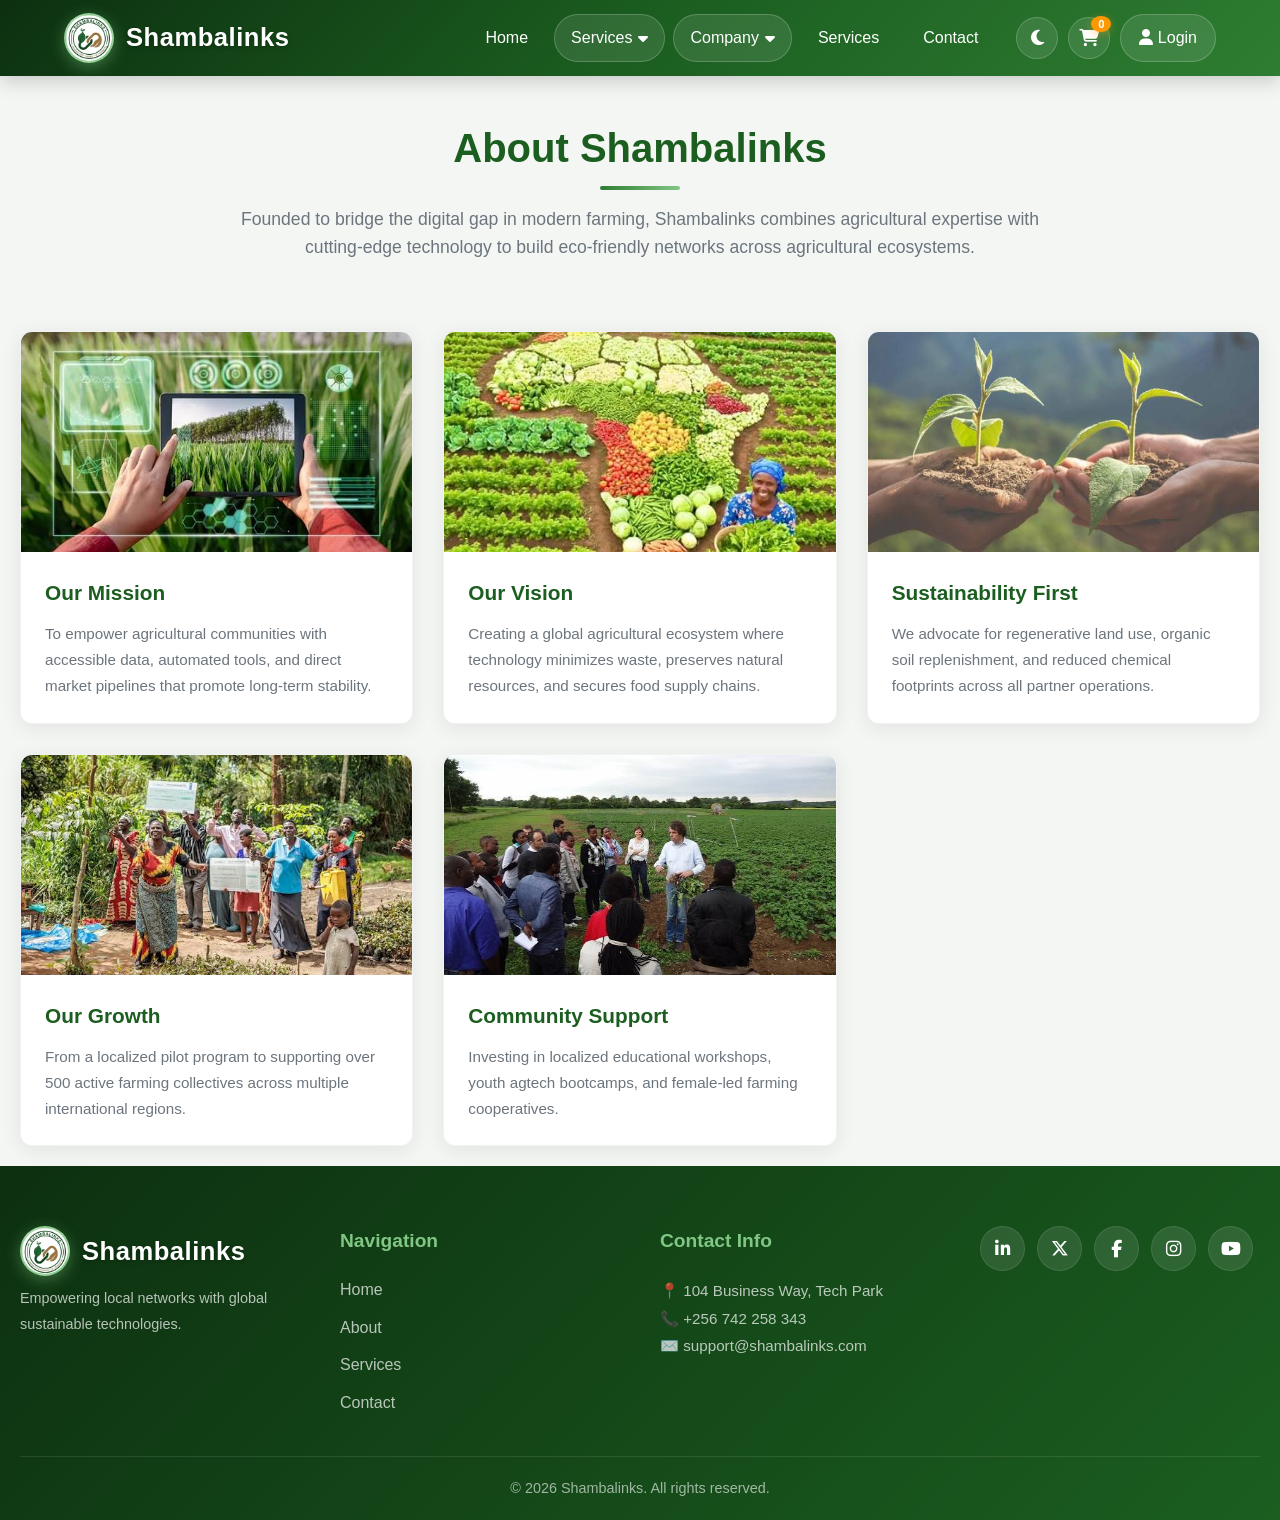
==== pages/About.html @ 815021c3 "Added all the files and folders for the project." ====
<!DOCTYPE html>
<html lang="en">
<head>
    <meta charset="UTF-8">
    <meta name="viewport" content="width=device-width, initial-scale=1.0">
    <title>Shambalinks - About Us</title>
    <link rel="stylesheet" href="../Assets/css/style.css">
    <link rel="stylesheet" href="https://cdnjs.cloudflare.com/ajax/libs/font-awesome/6.5.1/css/all.min.css">
</head>
<body>
    <header>
        <div class="nav-container">
            <a href="../index.html" class="logo-container">
                <div class="logo-placeholder">
                    <img src="../Assets/images/shambalink logo.jpg" alt="SL" onerror="this.style.display='none'">
                </div>
                <div class="logo-text">Shambalinks</div>
            </a>
            <nav class="nav-menu">
                <div class="nav-left">
                    <a href="../index.html">Home</a>
                    <div class="nav-dropdown">
                        <button class="dropbtn">Services <i class="fa-solid fa-caret-down"></i></button>
                        <div class="dropdown-content">
                            <a href="marketplace.html"><i class="fa-solid fa-store"></i> Marketplace</a>
                            <a href="consulting.html"><i class="fa-solid fa-handshake"></i> Consulting</a>
                            <a href="Services.html#products"><i class="fa-solid fa-box"></i> Products</a>
                            <a href="Services.html#image-editor"><i class="fa-solid fa-image"></i> Image Editor</a>
                        </div>
                    </div>
                    <div class="nav-dropdown">
                        <button class="dropbtn">Company <i class="fa-solid fa-caret-down"></i></button>
                        <div class="dropdown-content">
                            <a href="About.html"><i class="fa-solid fa-info-circle"></i> About Us</a>
                            <a href="contact.html"><i class="fa-solid fa-envelope"></i> Contact</a>
                            <a href="#team"><i class="fa-solid fa-users"></i> Our Team</a>
                            <a href="#careers"><i class="fa-solid fa-briefcase"></i> Careers</a>
                        </div>
                    </div>
                    <a href="Services.html">Services</a>
                    <a href="contact.html">Contact</a>
                </div>
                <div class="nav-right">
                    <button id="theme-toggle" aria-label="Toggle theme" title="Toggle theme"><i class="fa-solid fa-moon"></i></button>
                    <button id="cart-btn" aria-label="Open cart" title="Cart"><i class="fa-solid fa-cart-shopping"></i><span id="cart-count" class="cart-count">0</span></button>
                    <a href="login.html" id="login-link" class="btn-link"><i class="fa-solid fa-user"></i> Login</a>
                    <a href="profile.html" id="profile-link" class="btn-link" style="display:none"><i class="fa-solid fa-user-circle"></i> Profile</a>
                </div>
            </nav>
        </div>
    </header>

    <main class="container">
        <div class="section-header">
            <h2>About Shambalinks</h2>
            <p style="max-width: 800px; margin: 10px auto 0;">Founded to bridge the digital gap in modern farming, Shambalinks combines agricultural expertise with cutting-edge technology to build eco-friendly networks across agricultural ecosystems.</p>
        </div>

        <!-- Section with 5 Cards -->
        <div class="image-grid">
            <div class="card">
                <img src="../Assets/images/mision.jpeg" alt="Our Mission">
                <div class="card-body">
                    <h3>Our Mission</h3>
                    <p>To empower agricultural communities with accessible data, automated tools, and direct market pipelines that promote long-term stability.</p>
                </div>
            </div>
            <div class="card">
                <img src="../Assets/images/vision.jpeg" alt="Our Vision">
                <div class="card-body">
                    <h3>Our Vision</h3>
                    <p>Creating a global agricultural ecosystem where technology minimizes waste, preserves natural resources, and secures food supply chains.</p>
                </div>
            </div>
            <div class="card">
                <img src="../Assets/images/sustainable.jpeg" alt="Sustainability">
                <div class="card-body">
                    <h3>Sustainability First</h3>
                    <p>We advocate for regenerative land use, organic soil replenishment, and reduced chemical footprints across all partner operations.</p>
                </div>
            </div>
            <div class="card">
                <img src="../Assets/images/growth.jpeg" alt="Our Growth">
                <div class="card-body">
                    <h3>Our Growth</h3>
                    <p>From a localized pilot program to supporting over 500 active farming collectives across multiple international regions.</p>
                </div>
            </div>
            <div class="card">
                <img src="../Assets/images/sutain.jpeg" alt="Community Work">
                <div class="card-body">
                    <h3>Community Support</h3>
                    <p>Investing in localized educational workshops, youth agtech bootcamps, and female-led farming cooperatives.</p>
                </div>
            </div>
        </div>
    </main>

    <footer>
        <div class="footer-container">
            <div class="footer-col">
                <div class="logo-container">
                    <div class="logo-placeholder">
                        <img src="../Assets/images/shambalink logo.jpg" alt="SL" onerror="this.style.display='none'">
                    </div>
                    <div class="logo-text">Shambalinks</div>
                </div>
                <p style="margin-top: 10px; font-size: 0.9rem;">Empowering local networks with global sustainable technologies.</p>
            </div>
            <div class="footer-col">
                <h4>Navigation</h4>
                <div class="footer-nav">
                    <a href="../index.html">Home</a>
                    <a href="About.html">About</a>
                    <a href="Services.html">Services</a>
                    <a href="contact.html">Contact</a>
                </div>
            </div>
            <div class="footer-col">
                <h4>Contact Info</h4>
                <p>📍 104 Business Way, Tech Park</p>
                <p>📞 +256 742 258 343</p>
                <p>✉️ support@shambalinks.com</p>
            </div>
            <div class="footer-col">
                <div class="social-links">
                    <a href="https://linkedin.com" target="_blank" aria-label="LinkedIn"><i class="fa-brands fa-linkedin-in"></i></a>
                    <a href="https://twitter.com" target="_blank" aria-label="Twitter"><i class="fa-brands fa-x-twitter"></i></a>
                    <a href="https://facebook.com" target="_blank" aria-label="Facebook"><i class="fa-brands fa-facebook-f"></i></a>
                    <a href="https://instagram.com" target="_blank" aria-label="Instagram"><i class="fa-brands fa-instagram"></i></a>
                    <a href="https://youtube.com" target="_blank" aria-label="YouTube"><i class="fa-brands fa-youtube"></i></a>
                </div>
            </div>
        </div>
        <div class="footer-bottom">
            <p>&copy; 2026 Shambalinks. All rights reserved.</p>
        </div>
    </footer>
    <script src="../Assets/js/script.js"></script>
</body>
</html>
---- Assets/css/style.css ----
/* --- Root Variables & Reset --- */
:root {
  --primary-color: #2e7d32;
  --primary-light: #4caf50;
  --secondary-color: #81c784;
  --accent-color: #ff9800;
  --dark-color: #1b5e20;
  --darker-color: #0d3010;
  --bg-dark: #0f1720;
  --card-dark: #0b1320;
  --light-bg: #f4f6f4;
  --lighter-bg: #ffffff;
  --text-dark: #2c3e50;
  --text-light: #ffffff;
  --text-muted: #6c757d;
  --shadow: 0 4px 20px rgba(0,0,0,0.08);
  --shadow-hover: 0 8px 30px rgba(0,0,0,0.15);
  --transition: all 0.3s cubic-bezier(0.4, 0, 0.2, 1);
  --border-radius: 12px;
}

* {
  margin: 0;
  padding: 0;
  box-sizing: border-box;
  font-family: 'Segoe UI', Tahoma, Geneva, Verdana, sans-serif;
}

body {
  background-color: var(--light-bg);
  color: var(--text-dark);
  line-height: 1.6;
  overflow-x: hidden;
}

a {
  text-decoration: none;
  color: inherit;
}

ul {
  list-style: none;
}

img {
  max-width: 100%;
  height: 100%;
  object-fit: cover;
  display: block;
  background-color: #ddd;
}

/* --- Header & Navigation --- */
header {
  background: linear-gradient(135deg, var(--darker-color) 0%, var(--dark-color) 50%, var(--primary-color) 100%);
  color: var(--text-light);
  padding: 0.8rem 5%;
  position: sticky;
  top: 0;
  z-index: 1000;
  box-shadow: 0 4px 20px rgba(0,0,0,0.2);
  backdrop-filter: blur(10px);
}

.nav-container {
  display: flex;
  justify-content: space-between;
  align-items: center;
  max-width: 1400px;
  margin: 0 auto;
}

.logo-container {
  display: flex;
  align-items: center;
  gap: 12px;
  transition: var(--transition);
}

.logo-container:hover {
  transform: scale(1.02);
}

.logo-placeholder {
  width: 50px;
  height: 50px;
  background: linear-gradient(135deg, var(--secondary-color), var(--primary-light));
  border-radius: 50%;
  display: flex;
  align-items: center;
  justify-content: center;
  font-weight: bold;
  color: var(--dark-color);
  overflow: hidden;
  box-shadow: 0 4px 15px rgba(129, 199, 132, 0.4);
  border: 2px solid rgba(255,255,255,0.3);
}

.logo-placeholder img {
  width: 100%;
  height: 100%;
  object-fit: cover;
}

.logo-text {
  font-size: 1.6rem;
  font-weight: 700;
  color: var(--text-light);
  text-shadow: 0 2px 4px rgba(0,0,0,0.2);
  letter-spacing: 0.5px;
}

.nav-menu {
  display: flex;
  gap: 20px;
  align-items: center;
}

.nav-left { 
  display: flex; 
  gap: 8px; 
  align-items: center; 
}

.nav-right { 
  display: flex; 
  gap: 10px; 
  align-items: center; 
}

.btn-link { 
  color: var(--text-light); 
  padding: 10px 18px; 
  border-radius: 25px; 
  background: rgba(255,255,255,0.1);
  border: 1px solid rgba(255,255,255,0.2);
  transition: var(--transition);
  font-weight: 500;
}

.btn-link:hover {
  background: rgba(255,255,255,0.2);
  transform: translateY(-2px);
  box-shadow: 0 4px 12px rgba(0,0,0,0.2);
}

.nav-dropdown { 
  position: relative; 
}

.dropbtn { 
  background: rgba(255,255,255,0.1); 
  color: var(--text-light); 
  border: 1px solid rgba(255,255,255,0.2);
  padding: 10px 16px; 
  cursor: pointer; 
  font: inherit;
  border-radius: 25px;
  transition: var(--transition);
  display: flex;
  align-items: center;
  gap: 6px;
  font-weight: 500;
}

.dropbtn:hover {
  background: rgba(255,255,255,0.2);
  transform: translateY(-2px);
}

.dropdown-content { 
  display: none; 
  position: absolute; 
  top: 120%; 
  left: 0; 
  background: white; 
  color: var(--text-dark); 
  min-width: 220px; 
  box-shadow: 0 10px 40px rgba(0,0,0,0.15); 
  border-radius: var(--border-radius); 
  overflow: hidden; 
  z-index: 1000;
  border: 1px solid rgba(0,0,0,0.05);
  animation: slideDown 0.2s ease;
}

@keyframes slideDown {
  from { opacity: 0; transform: translateY(-10px); }
  to { opacity: 1; transform: translateY(0); }
}

.nav-dropdown:hover .dropdown-content,
.nav-dropdown.open .dropdown-content { 
  display: block; 
}

.nav-dropdown.open .dropbtn {
  background: rgba(255,255,255,0.25);
}

.dropdown-content a { 
  display: flex; 
  align-items: center;
  gap: 10px;
  padding: 12px 18px; 
  color: inherit;
  transition: var(--transition);
  border-bottom: 1px solid rgba(0,0,0,0.03);
}

.dropdown-content a:last-child {
  border-bottom: none;
}

.dropdown-content a:hover { 
  background: linear-gradient(135deg, var(--light-bg), #e8f5e9);
  color: var(--primary-color);
  padding-left: 22px;
}

/* Responsive dropdowns: on small screens make dropdowns static block items */
@media (max-width: 900px){
  .nav-container { padding: 0.6rem 3%; }
  .nav-menu { flex-direction: column; align-items: stretch; gap: 8px; }
  .nav-left { display:flex; flex-direction:column; gap:8px; }
  .dropdown-content { position: static; min-width: 100%; border-radius: 8px; box-shadow: none; border: none; }
  .nav-dropdown .dropbtn { width: 100%; text-align: left; }
  .nav-dropdown.open .dropdown-content { display: block; }
}

.dropdown-content a i {
  width: 20px;
  color: var(--primary-color);
}

#theme-toggle { 
  background: rgba(255,255,255,0.1); 
  border: 1px solid rgba(255,255,255,0.2); 
  color: var(--text-light); 
  font-size: 1.1rem; 
  cursor: pointer; 
  padding: 10px;
  border-radius: 50%;
  transition: var(--transition);
  width: 42px;
  height: 42px;
  display: flex;
  align-items: center;
  justify-content: center;
}

#theme-toggle:hover {
  background: rgba(255,255,255,0.2);
  transform: rotate(180deg);
}

#cart-btn { 
  position: relative; 
  background: rgba(255,255,255,0.1); 
  border: 1px solid rgba(255,255,255,0.2); 
  color: var(--text-light); 
  font-size: 1.1rem; 
  cursor: pointer; 
  padding: 10px;
  border-radius: 50%;
  transition: var(--transition);
  width: 42px;
  height: 42px;
  display: flex;
  align-items: center;
  justify-content: center;
}

#cart-btn:hover {
  background: rgba(255,255,255,0.2);
  transform: scale(1.1);
}

.cart-count { 
  position: absolute; 
  top: -2px; 
  right: -2px; 
  background: var(--accent-color); 
  color: white; 
  border-radius: 50%; 
  padding: 2px 7px; 
  font-size: 0.7rem;
  font-weight: bold;
  box-shadow: 0 2px 8px rgba(255, 152, 0, 0.4);
}

.nav-menu > .nav-left > a {
  padding: 10px 18px;
  border-radius: 25px;
  transition: var(--transition);
  font-weight: 500;
}

.nav-menu > .nav-left > a:hover,
.nav-menu > .nav-left > a.active {
  background: rgba(255,255,255,0.2);
  transform: translateY(-2px);
}

/* --- Hero Section --- */
.hero-slider-section {
  max-width: 1400px;
  margin: 30px auto;
  padding: 0 20px;
}

.slider-container {
  position: relative;
  border-radius: var(--border-radius);
  overflow: hidden;
  box-shadow: var(--shadow);
  height: 500px;
}

.slide {
  position: absolute;
  inset: 0;
  opacity: 0;
  transition: opacity 0.8s ease;
}

.slide.active {
  opacity: 1;
}

.slide img {
  width: 100%;
  height: 100%;
  object-fit: cover;
}

.slide-content {
  position: absolute;
  bottom: 0;
  left: 0;
  right: 0;
  padding: 60px 40px 40px;
  background: linear-gradient(to top, rgba(0,0,0,0.85) 0%, rgba(0,0,0,0.4) 50%, transparent 100%);
  color: white;
}

.slide-content .subtheme {
  font-size: 0.95rem;
  text-transform: uppercase;
  letter-spacing: 3px;
  color: var(--secondary-color);
  margin-bottom: 10px;
  font-weight: 600;
}

.slide-content .theme {
  font-size: 2.5rem;
  font-weight: 700;
  text-shadow: 0 2px 10px rgba(0,0,0,0.3);
  max-width: 700px;
  line-height: 1.2;
}

.slider-btn {
  position: absolute;
  top: 50%;
  transform: translateY(-50%);
  background: rgba(255,255,255,0.2);
  backdrop-filter: blur(10px);
  border: 1px solid rgba(255,255,255,0.3);
  color: white;
  width: 50px;
  height: 50px;
  border-radius: 50%;
  cursor: pointer;
  font-size: 1.2rem;
  transition: var(--transition);
  z-index: 10;
  display: flex;
  align-items: center;
  justify-content: center;
}

.slider-btn:hover {
  background: var(--primary-color);
  transform: translateY(-50%) scale(1.1);
}

.slider-btn.prev { left: 20px; }
.slider-btn.next { right: 20px; }

.slider-dots {
  position: absolute;
  bottom: 20px;
  left: 50%;
  transform: translateX(-50%);
  display: flex;
  gap: 10px;
  z-index: 10;
}

.dot {
  width: 12px;
  height: 12px;
  border-radius: 50%;
  background: rgba(255,255,255,0.4);
  cursor: pointer;
  transition: var(--transition);
  border: 2px solid transparent;
}

.dot.active {
  background: var(--secondary-color);
  transform: scale(1.2);
}

.dot:hover {
  background: rgba(255,255,255,0.7);
}

/* --- Section Headers --- */
.container {
  max-width: 1400px;
  margin: 0 auto;
  padding: 0 20px;
}

.section-header {
  text-align: center;
  margin-bottom: 50px;
  padding-top: 40px;
}

.section-header h2 {
  font-size: 2.5rem;
  color: var(--dark-color);
  margin-bottom: 15px;
  position: relative;
  display: inline-block;
}

.section-header h2::after {
  content: '';
  position: absolute;
  bottom: -10px;
  left: 50%;
  transform: translateX(-50%);
  width: 80px;
  height: 4px;
  background: linear-gradient(90deg, var(--primary-color), var(--secondary-color));
  border-radius: 2px;
}

.section-header p {
  color: var(--text-muted);
  font-size: 1.1rem;
  max-width: 700px;
  margin: 20px auto 0;
}

.summary-card {
  background: linear-gradient(135deg, #f3fff4 0%, #ffffff 100%);
  border: 1px solid rgba(46, 125, 50, 0.1);
  border-radius: var(--border-radius);
  box-shadow: var(--shadow);
  overflow: hidden;
  margin: 30px auto;
}

.summary-header {
  background: linear-gradient(135deg, var(--primary-color), var(--dark-color));
  color: white;
  padding: 16px 24px;
  display: flex;
  align-items: center;
  gap: 10px;
  font-size: 1rem;
}

.status-dot {
  width: 10px;
  height: 10px;
  background: #68ea8a;
  border-radius: 50%;
  display: inline-block;
  box-shadow: 0 0 0 6px rgba(104, 234, 138, 0.2);
}

.summary-body {
  padding: 24px;
  display: grid;
  grid-template-columns: 1.2fr 1.8fr auto;
  gap: 20px;
  align-items: center;
}

.muted-label {
  color: var(--text-muted);
  font-size: 0.8rem;
  letter-spacing: 1px;
  text-transform: uppercase;
  margin-bottom: 8px;
}

.summary-body h3 {
  color: var(--dark-color);
  font-size: 1.7rem;
  margin-bottom: 6px;
}

.summary-body p {
  color: var(--text-muted);
  font-size: 0.95rem;
}

.payment-section {
  margin-top: 40px;
}

.payment-methods {
  display: flex;
  flex-wrap: wrap;
  justify-content: center;
  gap: 14px;
}

.payment-pill {
  background: white;
  border: 1px solid rgba(46, 125, 50, 0.1);
  box-shadow: var(--shadow);
  color: var(--text-dark);
  border-radius: 999px;
  padding: 12px 18px;
  display: inline-flex;
  align-items: center;
  gap: 10px;
  font-weight: 600;
}

.cart-list {
  list-style: none;
  margin: 18px 0;
  padding: 0;
  display: grid;
  gap: 12px;
}

.cart-list li, .checkout-items li {
  display: flex;
  justify-content: space-between;
  gap: 10px;
  padding-bottom: 10px;
  border-bottom: 1px solid rgba(0,0,0,0.08);
}

.cart-total, .checkout-total {
  display: flex;
  justify-content: space-between;
  align-items: center;
  margin-top: 18px;
  font-size: 1.1rem;
}

.checkout-layout {
  display: grid;
  grid-template-columns: 1.7fr 1fr;
  gap: 30px;
  margin: 50px auto;
}

.checkout-panel, .checkout-summary, .profile-panel {
  background: white;
  border-radius: var(--border-radius);
  box-shadow: var(--shadow);
  padding: 30px;
}

.checkout-summary {
  background: linear-gradient(135deg, #f7fff7 0%, #ffffff 100%);
}

.checkout-items {
  list-style: none;
  margin: 20px 0 0;
  padding: 0;
  display: grid;
  gap: 12px;
}

.payment-options {
  display: flex;
  gap: 12px;
  margin: 20px 0;
  flex-wrap: wrap;
}

.payment-option {
  background: #f5f5f5;
  border: 1px solid #ddd;
  border-radius: 10px;
  padding: 12px 16px;
  cursor: pointer;
  font-weight: 600;
}

.payment-option.active {
  border-color: var(--primary-color);
  background: rgba(46, 125, 50, 0.08);
  color: var(--primary-color);
}

.profile-panel {
  max-width: 900px;
  margin: 20px auto;
}

.profile-hero {
  display: flex;
  align-items: center;
  gap: 20px;
  margin-bottom: 30px;
}

.user-avatar {
  width: 80px;
  height: 80px;
  border-radius: 50%;
  background: linear-gradient(135deg, var(--primary-color), var(--secondary-color));
  color: white;
  display: flex;
  align-items: center;
  justify-content: center;
  font-size: 2rem;
  font-weight: 700;
}

.profile-details {
  display: grid;
  grid-template-columns: repeat(auto-fit, minmax(180px, 1fr));
  gap: 20px;
  margin-bottom: 20px;
}

.profile-details label {
  display: block;
  color: var(--text-muted);
  margin-bottom: 8px;
  font-size: 0.8rem;
  text-transform: uppercase;
  letter-spacing: 1px;
}

.profile-details p {
  color: var(--text-dark);
  font-size: 1rem;
  font-weight: 600;
}

/* --- Image Grid / Cards --- */
.image-grid {
  display: grid;
  grid-template-columns: repeat(auto-fit, minmax(300px, 1fr));
  gap: 30px;
  padding: 20px 0;
}

.card {
  background: var(--lighter-bg);
  border-radius: var(--border-radius);
  overflow: hidden;
  box-shadow: var(--shadow);
  transition: var(--transition);
  border: 1px solid rgba(0,0,0,0.05);
}

.card:hover {
  transform: translateY(-8px);
  box-shadow: var(--shadow-hover);
}

.card img {
  width: 100%;
  height: 220px;
  object-fit: cover;
  transition: var(--transition);
}

.card:hover img {
  transform: scale(1.05);
}

.card-img-wrapper {
  overflow: hidden;
  position: relative;
}

.card-badge {
  position: absolute;
  top: 15px;
  right: 15px;
  background: var(--accent-color);
  color: white;
  padding: 5px 12px;
  border-radius: 20px;
  font-size: 0.8rem;
  font-weight: 600;
  box-shadow: 0 4px 10px rgba(255, 152, 0, 0.3);
}

.card-body {
  padding: 24px;
}

.card-body h3 {
  color: var(--dark-color);
  margin-bottom: 12px;
  font-size: 1.3rem;
}

.card-body p {
  color: var(--text-muted);
  font-size: 0.95rem;
  line-height: 1.7;
}

.card-body .price {
  font-size: 1.4rem;
  font-weight: 700;
  color: var(--primary-color);
  margin: 15px 0;
}

.card-body .btn {
  width: 100%;
  margin-top: 15px;
}

/* --- Buttons --- */
.btn {
  background: linear-gradient(135deg, var(--primary-color), var(--primary-light));
  color: white;
  border: none;
  padding: 12px 24px;
  border-radius: 25px;
  cursor: pointer;
  font-weight: 600;
  font-size: 0.95rem;
  transition: var(--transition);
  display: inline-flex;
  align-items: center;
  justify-content: center;
  gap: 8px;
  box-shadow: 0 4px 15px rgba(46, 125, 50, 0.3);
}

.btn:hover {
  transform: translateY(-3px);
  box-shadow: 0 6px 20px rgba(46, 125, 50, 0.4);
}

.btn-outline {
  background: transparent;
  border: 2px solid var(--primary-color);
  color: var(--primary-color);
  box-shadow: none;
}

.btn-outline:hover {
  background: var(--primary-color);
  color: white;
}

.btn-accent {
  background: linear-gradient(135deg, var(--accent-color), #ffb74d);
  box-shadow: 0 4px 15px rgba(255, 152, 0, 0.3);
}

.btn-accent:hover {
  box-shadow: 0 6px 20px rgba(255, 152, 0, 0.4);
}

/* --- Features Section --- */
.features-section {
  background: linear-gradient(135deg, var(--darker-color) 0%, var(--dark-color) 100%);
  padding: 80px 20px;
  margin: 60px 0;
  position: relative;
  overflow: hidden;
}

.features-grid {
  display: grid;
  grid-template-columns: repeat(auto-fit, minmax(250px, 1fr));
  gap: 30px;
  max-width: 1400px;
  margin: 0 auto;
}

.feature-card {
  background: rgba(255,255,255,0.1);
  backdrop-filter: blur(10px);
  border: 1px solid rgba(255,255,255,0.15);
  border-radius: var(--border-radius);
  padding: 35px 25px;
  text-align: center;
  transition: var(--transition);
}

.feature-card:hover {
  transform: translateY(-5px);
  background: rgba(255,255,255,0.15);
}

.feature-icon {
  width: 70px;
  height: 70px;
  background: linear-gradient(135deg, var(--secondary-color), var(--primary-light));
  border-radius: 50%;
  display: flex;
  align-items: center;
  justify-content: center;
  margin: 0 auto 20px;
  font-size: 1.8rem;
  color: var(--dark-color);
}

.feature-card h3 {
  color: white;
  font-size: 1.2rem;
  margin-bottom: 12px;
}

.feature-card p {
  color: rgba(255,255,255,0.8);
  font-size: 0.9rem;
}

/* --- Products Section --- */
.products-section {
  padding: 60px 20px;
  background: var(--lighter-bg);
}

.products-grid {
  display: grid;
  grid-template-columns: repeat(auto-fit, minmax(280px, 1fr));
  gap: 30px;
  max-width: 1400px;
  margin: 0 auto;
}

.product-card {
  background: white;
  border-radius: var(--border-radius);
  overflow: hidden;
  box-shadow: var(--shadow);
  transition: var(--transition);
}

.product-card:hover {
  transform: translateY(-10px);
  box-shadow: var(--shadow-hover);
}

.product-image {
  position: relative;
  height: 220px;
  overflow: hidden;
}

.product-image img {
  width: 100%;
  height: 100%;
  object-fit: cover;
  transition: var(--transition);
}

.product-card:hover .product-image img {
  transform: scale(1.1);
}

.product-overlay {
  position: absolute;
  inset: 0;
  background: rgba(0,0,0,0.4);
  display: flex;
  align-items: center;
  justify-content: center;
  opacity: 0;
  transition: var(--transition);
}

.product-card:hover .product-overlay {
  opacity: 1;
}

.product-info {
  padding: 24px;
}

.product-category {
  font-size: 0.8rem;
  text-transform: uppercase;
  letter-spacing: 1px;
  color: var(--primary-color);
  font-weight: 600;
  margin-bottom: 8px;
}

.product-name {
  font-size: 1.2rem;
  color: var(--dark-color);
  margin-bottom: 10px;
}

.product-description {
  color: var(--text-muted);
  font-size: 0.9rem;
  margin-bottom: 15px;
}

.product-footer {
  display: flex;
  justify-content: space-between;
  align-items: center;
  padding-top: 15px;
  border-top: 1px solid #eee;
}

.product-price {
  font-size: 1.4rem;
  font-weight: 700;
  color: var(--primary-color);
}

/* Placeholder for missing product images so user can fill in later */
.product-placeholder{
  width: 100%;
  height: 100%;
  display:flex;
  align-items:center;
  justify-content:center;
  background: repeating-linear-gradient(45deg, #f4f4f4 0 10px, #fff 10px 20px);
  color: var(--text-muted);
  font-weight:700;
  font-size:0.95rem;
}

/* Team section styles */
.team-grid{
  display: grid;
  grid-template-columns: repeat(auto-fit, minmax(260px, 1fr));
  gap: 24px;
  margin-bottom: 60px;
}
.team-photo-placeholder{
  width:100%;
  height:220px;
  background: linear-gradient(135deg, #eef7ee 0%, #ffffff 100%);
  border: 2px dashed rgba(46,125,50,0.12);
  display:flex;
  align-items:center;
  justify-content:center;
  color: var(--text-muted);
  font-weight:700;
}

/* Hero CTA adjustments */
.hero-ctas .btn { padding: 12px 22px; }
.hero-ctas .btn-outline { border-width: 2px; }

.product-rating {
  color: var(--accent-color);
  font-size: 0.9rem;
}

/* --- CTA Section --- */
.cta-section {
  background: linear-gradient(135deg, var(--primary-color) 0%, var(--dark-color) 100%);
  padding: 80px 20px;
  text-align: center;
  color: white;
  position: relative;
  overflow: hidden;
}

.cta-section::before {
  content: '';
  position: absolute;
  top: -50%;
  right: -20%;
  width: 600px;
  height: 600px;
  background: radial-gradient(circle, rgba(255,255,255,0.1) 0%, transparent 70%);
  border-radius: 50%;
}

.cta-content {
  position: relative;
  z-index: 1;
  max-width: 700px;
  margin: 0 auto;
}

.cta-section h2 {
  font-size: 2.5rem;
  margin-bottom: 20px;
}

.cta-section p {
  font-size: 1.1rem;
  opacity: 0.9;
  margin-bottom: 30px;
}

.cta-buttons {
  display: flex;
  gap: 15px;
  justify-content: center;
  flex-wrap: wrap;
}

/* --- Form Styles --- */
.contact-form {
  display: flex;
  flex-direction: column;
  gap: 20px;
  max-width: 600px;
  margin: 0 auto;
  background: white;
  padding: 40px;
  border-radius: var(--border-radius);
  box-shadow: var(--shadow);
}

.form-group {
  position: relative;
}

.form-group label {
  display: block;
  margin-bottom: 8px;
  font-weight: 600;
  color: var(--text-dark);
  font-size: 0.95rem;
}

.contact-form input,
.contact-form textarea,
.form-input {
  width: 100%;
  padding: 14px 18px;
  border: 2px solid #e0e0e0;
  border-radius: 10px;
  font-size: 1rem;
  transition: var(--transition);
  background: var(--light-bg);
}

.contact-form input:focus,
.contact-form textarea:focus,
.form-input:focus {
  outline: none;
  border-color: var(--primary-color);
  background: white;
  box-shadow: 0 0 0 4px rgba(46, 125, 50, 0.1);
}

.contact-form button {
  background: linear-gradient(135deg, var(--primary-color), var(--primary-light));
  color: white;
  border: none;
  padding: 14px 28px;
  border-radius: 25px;
  cursor: pointer;
  font-weight: 600;
  font-size: 1rem;
  transition: var(--transition);
  box-shadow: 0 4px 15px rgba(46, 125, 50, 0.3);
}

.contact-form button:hover {
  transform: translateY(-3px);
  box-shadow: 0 6px 20px rgba(46, 125, 50, 0.4);
}

/* --- Auth Forms --- */
.auth-container {
  min-height: calc(100vh - 200px);
  display: flex;
  align-items: center;
  justify-content: center;
  padding: 40px 20px;
  background: linear-gradient(135deg, #e8f5e9 0%, #f1f8e9 100%);
}

.auth-card {
  background: white;
  border-radius: var(--border-radius);
  box-shadow: var(--shadow-hover);
  width: 100%;
  max-width: 450px;
  overflow: hidden;
}

.auth-header {
  background: linear-gradient(135deg, var(--primary-color), var(--dark-color));
  padding: 30px;
  text-align: center;
  color: white;
}

.auth-header h2 {
  font-size: 1.8rem;
  margin-bottom: 5px;
}

.auth-header p {
  opacity: 0.9;
  font-size: 0.95rem;
}

.auth-tabs {
  display: flex;
  border-bottom: 2px solid #e0e0e0;
}

.auth-tab {
  flex: 1;
  padding: 15px;
  text-align: center;
  cursor: pointer;
  font-weight: 600;
  color: var(--text-muted);
  transition: var(--transition);
  border: none;
  background: none;
  font-size: 1rem;
}

.auth-tab.active {
  color: var(--primary-color);
  border-bottom: 3px solid var(--primary-color);
  margin-bottom: -2px;
}

.auth-tab:hover {
  color: var(--primary-color);
  background: rgba(46, 125, 50, 0.05);
}

.auth-body {
  padding: 35px;
}

.auth-form {
  display: none;
}

.auth-form.active {
  display: block;
  animation: fadeIn 0.3s ease;
}

@keyframes fadeIn {
  from { opacity: 0; transform: translateY(10px); }
  to { opacity: 1; transform: translateY(0); }
}

.auth-form .form-group {
  margin-bottom: 20px;
}

.auth-form input {
  width: 100%;
  padding: 14px 18px;
  border: 2px solid #e0e0e0;
  border-radius: 10px;
  font-size: 1rem;
  transition: var(--transition);
}

.auth-form input:focus {
  outline: none;
  border-color: var(--primary-color);
  box-shadow: 0 0 0 4px rgba(46, 125, 50, 0.1);
}

.auth-form .btn {
  width: 100%;
  padding: 14px;
  font-size: 1rem;
}

.auth-divider {
  display: flex;
  align-items: center;
  margin: 25px 0;
  color: var(--text-muted);
}

.auth-divider::before,
.auth-divider::after {
  content: '';
  flex: 1;
  height: 1px;
  background: #e0e0e0;
}

.auth-divider span {
  padding: 0 15px;
  font-size: 0.9rem;
}

.social-login {
  display: flex;
  gap: 10px;
}

.social-btn {
  flex: 1;
  padding: 12px;
  border: 2px solid #e0e0e0;
  border-radius: 10px;
  background: white;
  cursor: pointer;
  transition: var(--transition);
  font-size: 1.2rem;
}

.social-btn:hover {
  border-color: var(--primary-color);
  background: var(--light-bg);
}

/* --- Image Editor --- */
.editor-grid {
  display: grid;
  grid-template-columns: 2fr 1fr;
  gap: 25px;
  align-items: start;
}

.editor-canvas {
  background: #fff;
  padding: 20px;
  border-radius: var(--border-radius);
  box-shadow: var(--shadow);
}

.editor-canvas canvas {
  width: 100%;
  height: auto;
  border-radius: 8px;
  background: #eee;
}

.editor-actions {
  display: flex;
  gap: 10px;
  align-items: center;
  margin-top: 15px;
  flex-wrap: wrap;
}

.editor-actions input[type=file] {
  padding: 8px;
}

/* --- Modal --- */
.modal {
  position: fixed;
  inset: 0;
  display: flex;
  align-items: center;
  justify-content: center;
  background: rgba(0,0,0,0.6);
  backdrop-filter: blur(5px);
  z-index: 1200;
}

.modal-content {
  background: white;
  padding: 30px;
  border-radius: var(--border-radius);
  width: 90%;
  max-width: 500px;
  box-shadow: 0 20px 60px rgba(0,0,0,0.3);
  animation: modalIn 0.3s ease;
}

@keyframes modalIn {
  from { opacity: 0; transform: scale(0.9); }
  to { opacity: 1; transform: scale(1); }
}

/* --- Footer --- */
footer {
  background: linear-gradient(135deg, var(--darker-color) 0%, var(--dark-color) 100%);
  color: var(--text-light);
  padding: 60px 20px 20px;
  margin-top: 0;
}

.footer-container {
  max-width: 1400px;
  margin: 0 auto;
  display: grid;
  grid-template-columns: repeat(auto-fit, minmax(250px, 1fr));
  gap: 40px;
}

.footer-col h3, .footer-col h4 {
  margin-bottom: 20px;
  color: var(--secondary-color);
  font-size: 1.2rem;
}

.footer-col p {
  color: rgba(255,255,255,0.7);
  font-size: 0.95rem;
  line-height: 1.8;
}

.footer-nav {
  display: flex;
  flex-direction: column;
  gap: 12px;
}

.footer-nav a {
  color: rgba(255,255,255,0.7);
  transition: var(--transition);
  display: flex;
  align-items: center;
  gap: 8px;
}

.footer-nav a:hover {
  color: var(--secondary-color);
  padding-left: 5px;
}

.social-links {
  display: flex;
  gap: 12px;
  flex-wrap: wrap;
}

.social-links a {
  display: inline-flex;
  align-items: center;
  justify-content: center;
  width: 45px;
  height: 45px;
  background: rgba(255, 255, 255, 0.1);
  border-radius: 50%;
  color: var(--text-light);
  font-size: 1.1rem;
  transition: var(--transition);
  border: 1px solid rgba(255,255,255,0.1);
}

.social-links a:hover {
  background: var(--primary-color);
  color: #ffffff;
  transform: translateY(-5px);
  box-shadow: 0 8px 20px rgba(46, 125, 50, 0.4);
}

.footer-bottom {
  text-align: center;
  border-top: 1px solid rgba(255,255,255,0.1);
  margin-top: 40px;
  padding-top: 20px;
  font-size: 0.9rem;
  color: rgba(255,255,255,0.6);
}

/* --- Dark Theme --- */
body.dark {
  background: var(--bg-dark);
  color: var(--text-light);
}

body.dark header {
  background: linear-gradient(135deg, #050a0f 0%, var(--card-dark) 100%);
}

body.dark .card,
body.dark .editor-canvas,
body.dark .modal-content,
body.dark .auth-card,
body.dark .product-card {
  background: var(--card-dark);
  color: var(--text-light);
  border-color: rgba(255,255,255,0.1);
}

body.dark .dropdown-content {
  background: var(--card-dark);
  color: var(--text-light);
  border-color: rgba(255,255,255,0.1);
}

body.dark .dropdown-content a:hover {
  background: rgba(255,255,255,0.05);
}

body.dark .summary-card,
body.dark .payment-pill,
body.dark .checkout-panel,
body.dark .checkout-summary,
body.dark .profile-panel {
  background: var(--card-dark);
  border-color: rgba(255,255,255,0.1);
  color: var(--text-light);
}

body.dark .summary-body h3,
body.dark .profile-details p,
body.dark .checkout-panel h2,
body.dark .checkout-summary h3 {
  color: var(--text-light);
}

body.dark .section-header h2 {
  color: var(--secondary-color);
}

body.dark .card-body h3,
body.dark .product-name {
  color: var(--secondary-color);
}

body.dark .contact-form,
body.dark .auth-form input {
  background: var(--card-dark);
  color: var(--text-light);
}

body.dark .contact-form input,
body.dark .contact-form textarea {
  background: rgba(255,255,255,0.05);
  border-color: rgba(255,255,255,0.2);
  color: var(--text-light);
}

body.dark .features-section {
  background: linear-gradient(135deg, #050a0f 0%, var(--card-dark) 100%);
}

body.dark .cta-section {
  background: linear-gradient(135deg, var(--card-dark) 0%, #050a0f 100%);
}

body.dark .products-section {
  background: var(--bg-dark);
}

body.dark .product-footer {
  border-color: rgba(255,255,255,0.1);
}

/* --- Responsive --- */
@media (max-width: 900px) {
  .editor-grid {
    grid-template-columns: 1fr;
  }
  
  .nav-menu {
    gap: 8px;
  }
  
  .nav-left {
    gap: 5px;
  }
  
  .slide-content .theme {
    font-size: 1.8rem;
  }
  
  .slider-container {
    height: 350px;
  }
  
  .section-header h2 {
    font-size: 2rem;
  }
  
  .image-grid {
    grid-template-columns: repeat(auto-fit, minmax(250px, 1fr));
  }
}

@media (max-width: 768px) {
  .nav-container {
    flex-direction: column;
    gap: 15px;
  }
  
  .nav-menu {
    flex-wrap: wrap;
    justify-content: center;
  }
  
  .hero-slider-section {
    margin: 15px auto;
  }
  
  .slider-container {
    height: 280px;
  }
  
  .slide-content {
    padding: 30px 20px 20px;
  }
  
  .slide-content .theme {
    font-size: 1.4rem;
  }
  
  .features-grid,
  .products-grid {
    grid-template-columns: 1fr;
  }
  
  .cta-section h2 {
    font-size: 1.8rem;
  }
  
  .auth-card {
    margin: 20px;
  }
}

/* --- Animations --- */
.fade-in {
  animation: fadeIn 0.5s ease;
}

.slide-up {
  animation: slideUp 0.5s ease;
}

@keyframes slideUp {
  from { opacity: 0; transform: translateY(30px); }
  to { opacity: 1; transform: translateY(0); }
}

@keyframes fadeIn {
  from { opacity: 0; transform: translateY(10px); }
  to { opacity: 1; transform: translateY(0); }
}

/* --- Utility Classes --- */
.text-center { text-align: center; }
.text-primary { color: var(--primary-color); }
.text-accent { color: var(--accent-color); }
.mt-20 { margin-top: 20px; }
.mb-20 { margin-bottom: 20px; }
.p-20 { padding: 20px; }
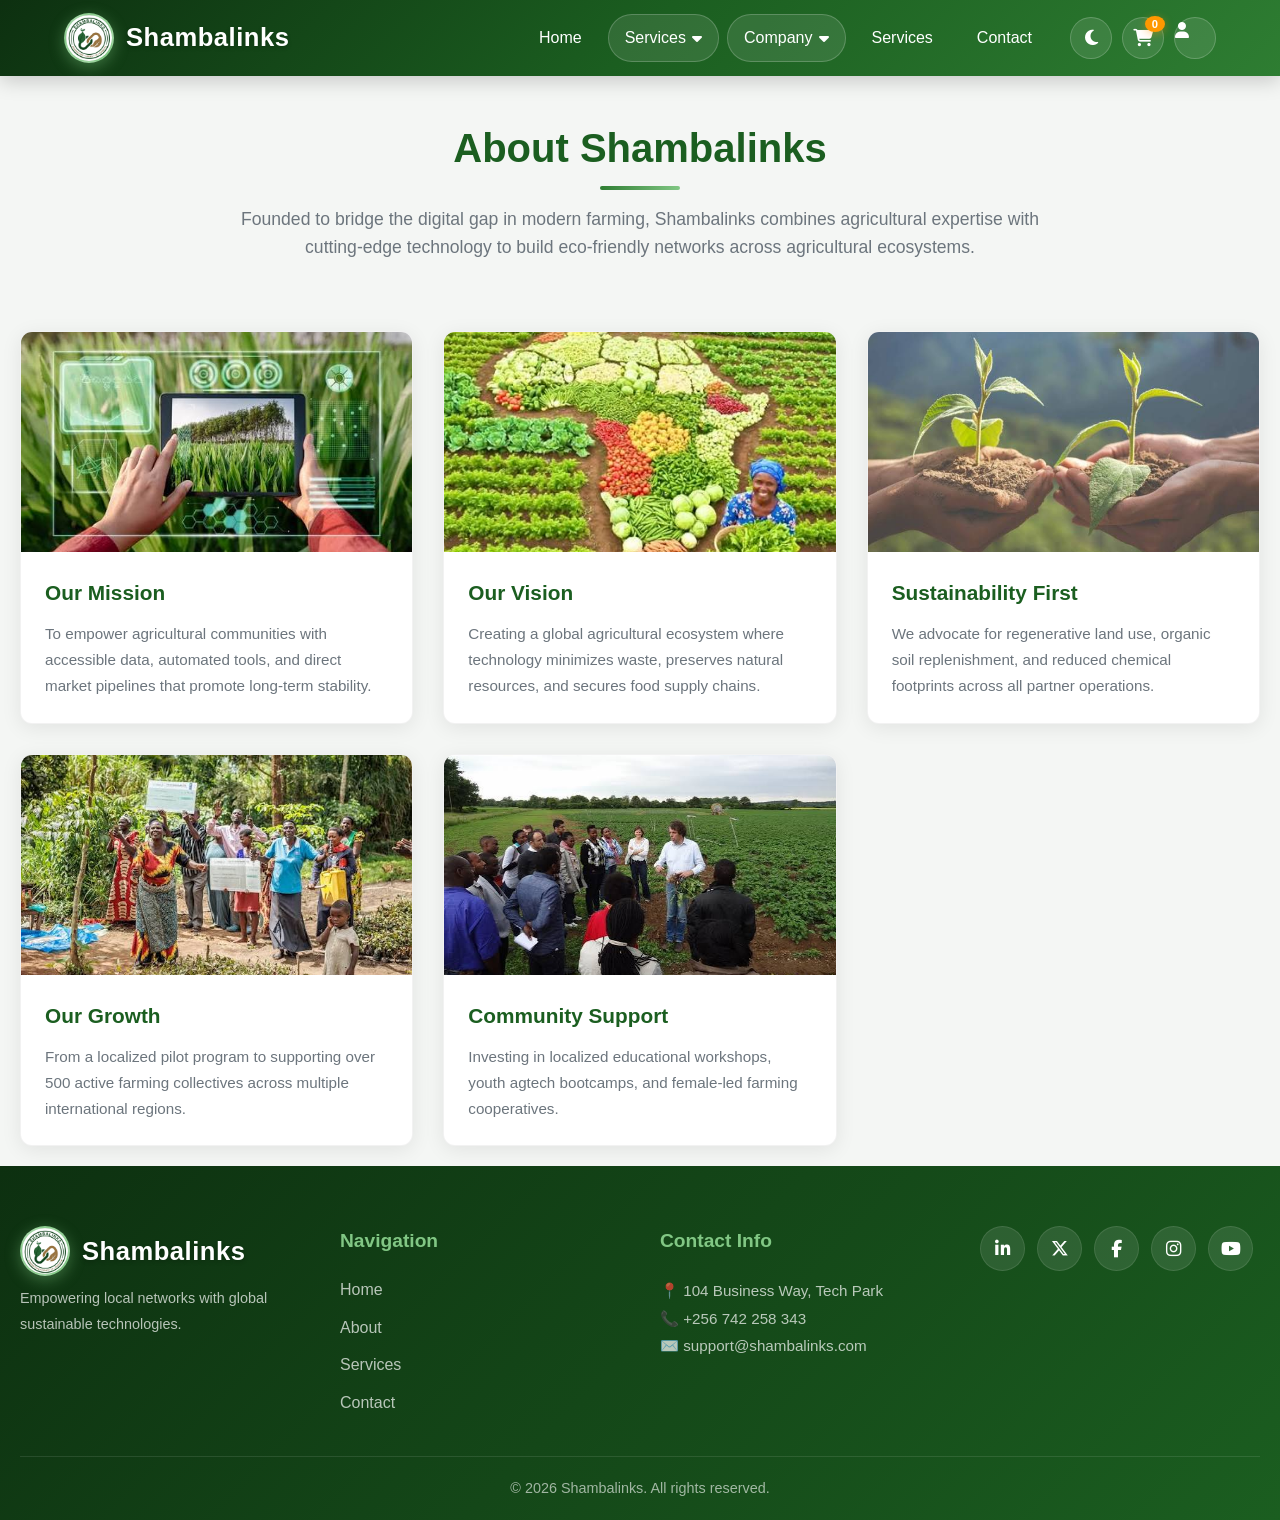
==== commit c3554484: "Added Images and modified some files" ====
--- a/pages/About.html
+++ b/pages/About.html
@@ -33,8 +33,8 @@
                         <div class="dropdown-content">
                             <a href="About.html"><i class="fa-solid fa-info-circle"></i> About Us</a>
                             <a href="contact.html"><i class="fa-solid fa-envelope"></i> Contact</a>
-                            <a href="#team"><i class="fa-solid fa-users"></i> Our Team</a>
-                            <a href="#careers"><i class="fa-solid fa-briefcase"></i> Careers</a>
+                            <a href="../index.html#team"><i class="fa-solid fa-users"></i> Our Team</a>
+                            <a href="../index.html#careers"><i class="fa-solid fa-briefcase"></i> Careers</a>
                         </div>
                     </div>
                     <a href="Services.html">Services</a>
@@ -43,7 +43,7 @@
                 <div class="nav-right">
                     <button id="theme-toggle" aria-label="Toggle theme" title="Toggle theme"><i class="fa-solid fa-moon"></i></button>
                     <button id="cart-btn" aria-label="Open cart" title="Cart"><i class="fa-solid fa-cart-shopping"></i><span id="cart-count" class="cart-count">0</span></button>
-                    <a href="login.html" id="login-link" class="btn-link"><i class="fa-solid fa-user"></i> Login</a>
+                    <a href="login.html" id="login-link" class="btn-link icon-only" aria-label="Login" title="Login"><i class="fa-solid fa-user"></i><span class="sr-only">Login</span></a>
                     <a href="profile.html" id="profile-link" class="btn-link" style="display:none"><i class="fa-solid fa-user-circle"></i> Profile</a>
                 </div>
             </nav>
--- a/Assets/css/style.css
+++ b/Assets/css/style.css
@@ -138,6 +138,27 @@
   font-weight: 500;
 }
 
+.icon-only {
+  width: 42px;
+  height: 42px;
+  padding: 0;
+  display: inline-flex;
+  align-items: center;
+  justify-content: center;
+}
+
+.sr-only {
+  position: absolute;
+  width: 1px;
+  height: 1px;
+  padding: 0;
+  margin: -1px;
+  overflow: hidden;
+  clip: rect(0, 0, 0, 0);
+  white-space: nowrap;
+  border: 0;
+}
+
 .btn-link:hover {
   background: rgba(255,255,255,0.2);
   transform: translateY(-2px);
@@ -194,6 +215,10 @@
   display: block; 
 }
 
+.nav-dropdown:focus-within .dropdown-content {
+  display: block;
+}
+
 .nav-dropdown.open .dropbtn {
   background: rgba(255,255,255,0.25);
 }
@@ -252,6 +277,10 @@
 #theme-toggle:hover {
   background: rgba(255,255,255,0.2);
   transform: rotate(180deg);
+}
+
+#theme-toggle.is-dark .fa-moon::before {
+  content: "\f185";
 }
 
 #cart-btn { 
@@ -300,6 +329,39 @@
 .nav-menu > .nav-left > a.active {
   background: rgba(255,255,255,0.2);
   transform: translateY(-2px);
+}
+
+.stats-section {
+  padding: 50px 20px;
+}
+
+.stats-grid {
+  display: grid;
+  grid-template-columns: repeat(4, minmax(0, 1fr));
+  gap: 24px;
+  max-width: 1100px;
+  margin: 0 auto;
+}
+
+.stat-item {
+  text-align: center;
+  padding: 22px 12px;
+  border-right: 1px solid rgba(46, 125, 50, 0.18);
+}
+
+.stat-item:last-child {
+  border-right: none;
+}
+
+.stat-number {
+  color: var(--primary-color);
+  font-size: 2.2rem;
+  font-weight: 800;
+}
+
+.stat-label {
+  color: var(--text-muted);
+  font-size: 0.95rem;
 }
 
 /* --- Hero Section --- */
@@ -1462,6 +1524,14 @@
   border-color: rgba(255,255,255,0.1);
 }
 
+body.dark .stat-item {
+  border-color: rgba(129, 199, 132, 0.25);
+}
+
+body.dark .stat-number {
+  color: var(--secondary-color);
+}
+
 /* --- Responsive --- */
 @media (max-width: 900px) {
   .editor-grid {
@@ -1531,6 +1601,29 @@
   
   .auth-card {
     margin: 20px;
+  }
+
+  .stats-grid {
+    grid-template-columns: repeat(2, minmax(0, 1fr));
+  }
+
+  .stat-item:nth-child(2) {
+    border-right: none;
+  }
+}
+
+@media (max-width: 420px) {
+  .stats-grid {
+    grid-template-columns: 1fr;
+  }
+
+  .stat-item {
+    border-right: none;
+    border-bottom: 1px solid rgba(46, 125, 50, 0.18);
+  }
+
+  .stat-item:last-child {
+    border-bottom: none;
   }
 }
 
